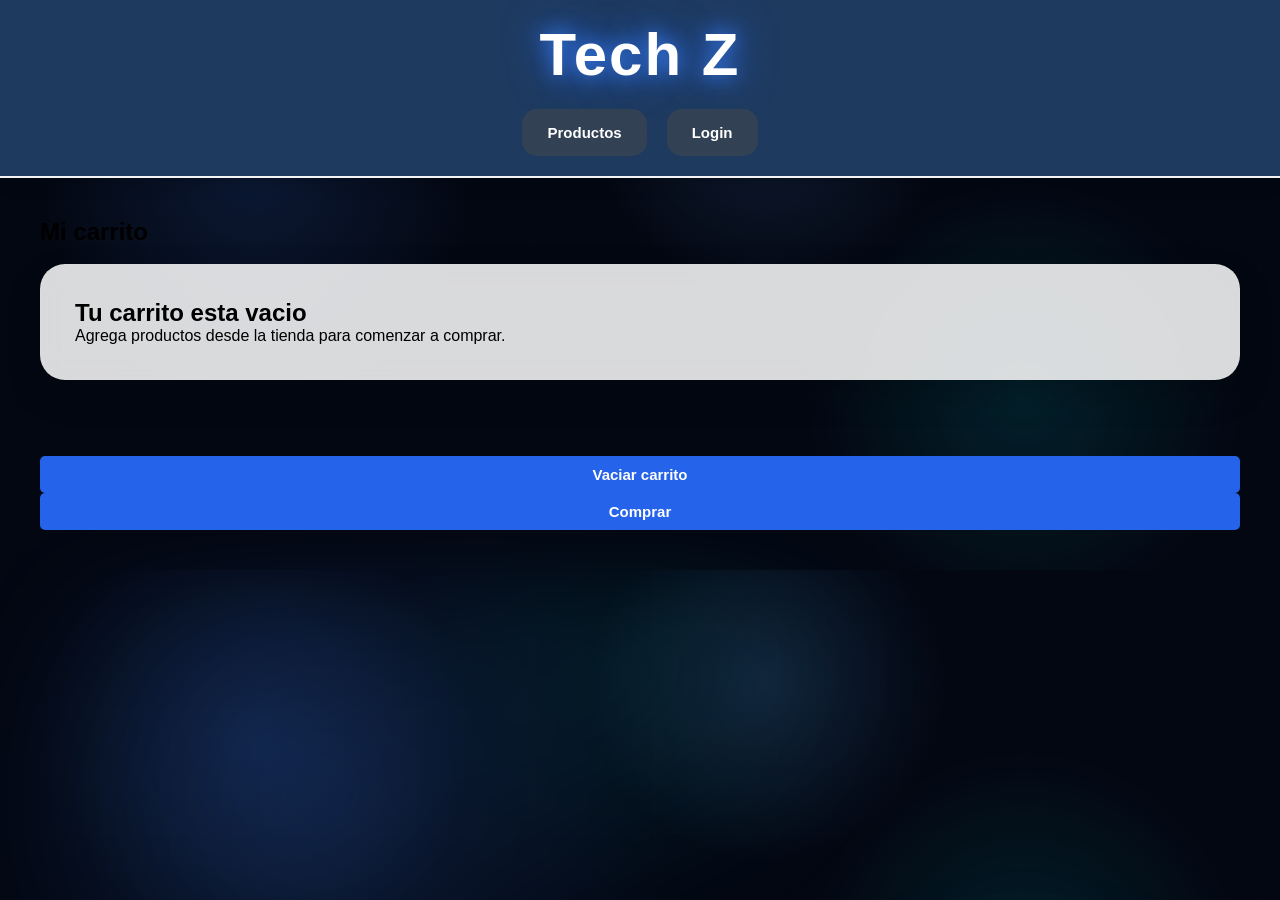
==== carrito.html @ 4dbc1d76 "Mejoras visuales y funcionalidad del carrito" ====
<!DOCTYPE html>
<html lang="es">

<head>
    <meta charset="UTF-8">
    <meta name="viewport" content="width=device-width, initial-scale=1.0">
    <title>Mi carrito - Tech Z</title>

    <link rel="stylesheet" href="css/style.css">
</head>

<body>

<header>

    <div class="logo">
        Tech Z
    </div>

    <div class="barra-superior">

        <button class="index-btn"
                onclick="window.location.href='index.html'">

            Productos

        </button>

        <button class="login-btn"
                onclick="window.location.href='login.html'">

            Login

        </button>

    </div>

</header>

<main>

    <h2>Mi carrito</h2>

    <br>

    <div id="carrito">

    </div>

    <br>

    <h2 id="total">

    </h2>

    <br>

    <button class="btn-carrito"
            onclick="vaciarCarrito()">

        Vaciar carrito

    </button>

    <button class="btn-carrito"
            onclick="comprar()">

        Comprar

    </button>

</main>

<script src="js/carrito.js"></script>

</body>

</html>
---- css/style.css ----
*{
    margin:0;
    padding:0;
    box-sizing:border-box;
}

body{

    font-family:'Segoe UI',sans-serif;

    background:
            radial-gradient(circle at 20% 30%, rgba(59,130,246,.15), transparent 20%),
            radial-gradient(circle at 80% 70%, rgba(0,255,255,.1), transparent 20%),
            radial-gradient(circle at 60% 20%, rgba(96,165,250,.15), transparent 20%),
            #030712;

    overflow-x:hidden;

    position:relative;

}

/* FONDO TECNOLOGICO */

body::before{

    content:"";

    position:fixed;

    width:300%;

    height:300%;

    top:-100%;

    left:-100%;

    background:

            repeating-linear-gradient(
                    90deg,
                    transparent,
                    transparent 120px,
                    rgba(255,255,255,.015) 121px
            ),

            repeating-linear-gradient(
                    0deg,
                    transparent,
                    transparent 120px,
                    rgba(255,255,255,.015) 121px
            );

    animation:malla 30s linear infinite;

    z-index:-2;

}

/* AURORA AZUL */

body::after{

    content:"";

    position:fixed;

    width:100%;

    height:100%;

    background:

            radial-gradient(circle at 25% 25%,
            rgba(59,130,246,.18),
            transparent 30%),

            radial-gradient(circle at 80% 70%,
            rgba(37,99,235,.15),
            transparent 25%),

            radial-gradient(circle at 50% 10%,
            rgba(0,255,255,.08),
            transparent 25%);

    filter:blur(40px);

    animation:aurora 15s ease infinite alternate;

    z-index:-1;

}

@keyframes malla{

    from{

        transform:translate(0,0);

    }

    to{

        transform:translate(120px,120px);

    }

}

@keyframes aurora{

    0%{

        transform:
                translateX(0)
                translateY(0);

    }

    100%{

        transform:
                translateX(50px)
                translateY(-30px);

    }

}
/* HEADER */

header{

    background:
            rgba(15,23,42,.55);

    backdrop-filter:blur(20px);

    border-bottom:1px solid rgba(255,255,255,.08);

    box-shadow:
            0 15px 40px rgba(0,0,0,.5);

}

.logo{

    font-size:52px;

    font-weight:800;

    color:white;

    text-align:center;

    letter-spacing:2px;

    margin-bottom:20px;

}

.barra-superior{

    display:flex;

    justify-content:center;

    align-items:center;

    gap:20px;

    flex-wrap:wrap;

}

/* BUSCADOR */

#busqueda{

    width:450px;

    padding:16px;

    border:none;

    border-radius:50px;

    background:white;

    font-size:16px;

    box-shadow:0 5px 20px rgba(0,0,0,.15);

    transition:.3s;

}

#busqueda:focus{

    outline:none;

    transform:scale(1.02);

}

/* FILTRO */

#filtro{

    padding:15px;

    border:none;

    border-radius:15px;

    background:white;

    cursor:pointer;

    box-shadow:0 5px 15px rgba(0,0,0,.15);

}

/* BOTONES */

button{

    border:none;

    background:#2563EB;

    color:white;

    padding:15px 25px;

    border-radius:15px;

    font-size:15px;

    font-weight:bold;

    cursor:pointer;

    transition:.3s;

}

button:hover{

    transform:translateY(-3px);

    box-shadow:0 10px 20px rgba(37,99,235,.4);

}

button:active{

    transform:scale(.95);

}

.login-btn{

    background:#334155;

}

.index-btn{

    background:#334155;

}

.carrito-btn{

    background:linear-gradient(135deg,#2563EB,#3B82F6);

}

/* CONTENIDO */

main{

    padding:40px;

}
#productos{
    display:grid;
    grid-template-columns:repeat(auto-fit,minmax(300px,1fr));
    gap:25px;
}

.card{
    background:white;
    border:1px solid #2563EB;
    border-radius:10px;
    overflow:hidden;
    box-shadow:0 2px 5px rgba(0,0,0,0.1);
}

.card img{
    width:100%;
    height:250px;
    object-fit:cover;
}

.info{
    padding:15px;
}

.info h3{
    margin-bottom:10px;
}

.precio{
    color:green;
    font-weight:bold;
    margin:10px 0;
}

.stock{
    margin-bottom:15px;
}

.btn-carrito{
    width:100%;
    padding:10px;
    border:none;
    border-radius:5px;
    background:#2563EB;
    color:white;
    cursor:pointer;
}

.btn-carrito:hover{
    opacity:0.9;

}

.form-container{
    width:400px;
    margin:50px auto;
    background:#F3F3F3;
    border:1px solid #2563EB;
    padding:30px;
    border-radius:10px;
    box-shadow:0 2px 10px rgba(0,0,0,.1);
}

.form-container h2{
    text-align:center;
    margin-bottom:20px;
}

.form-container input{
    width:100%;
    padding:12px;
    margin-bottom:15px;
}

.form-container button{
    width:100%;
    padding:12px;
    cursor:pointer;
}

.link-form{
    text-align:center;
    margin-top:15px;
}

.detalles-producto {
    margin: 10px 0;
}

.detalles-producto summary {
    cursor: pointer;
    font-weight: bold;
    color: #2563eb;
}

.detalles-producto p {
    margin-top: 8px;
    color: #555;
    line-height: 1.5;
}

#carrito .card{
    display:flex;
    align-items:center;
    gap:20px;
    padding:20px;
    margin-bottom:20px;
}

#carrito .card img{
    width:180px;
    height:180px;
    object-fit:contain;
    border-radius:10px;
}

#carrito .info{
    flex:1;
}

.btn-cantidad{
    padding:8px 12px;
    margin-right:5px;
    background:#2563EB;
    color:white;
    border:none;
    border-radius:5px;
    cursor:pointer;
}

.btn-cantidad:hover{
    opacity:.9;
}

.btn-eliminar{
    padding:8px 12px;
    background:red;
    color:white;
    border:none;
    border-radius:5px;
    cursor:pointer;
}

.btn-eliminar:hover{
    opacity:.9;
}

#total{
    margin-top:20px;
    color:green;
    font-size:30px;
}
.card{
    background:white;
    border:1px solid #2563EB;
    border-radius:10px;
    overflow:hidden;
    box-shadow:0 2px 5px rgba(0,0,0,.1);

    transition:all .3s ease;
}

.card:hover{
    transform:translateY(-10px);
    box-shadow:0 10px 25px rgba(0,0,0,.2);
}
.btn-carrito,
.login-btn,
.index-btn,
.carrito-btn,
.btn-cantidad,
.btn-eliminar{

    transition:all .2s ease;

}

.btn-carrito:hover,
.login-btn:hover,
.index-btn:hover,
.carrito-btn:hover,
.btn-cantidad:hover,
.btn-eliminar:hover{

    transform:scale(1.05);

}

.btn-carrito:active,
.login-btn:active,
.index-btn:active,
.carrito-btn:active,
.btn-cantidad:active,
.btn-eliminar:active{

    transform:scale(.95);

}
.btn-carrito,
.login-btn,
.index-btn,
.carrito-btn,
.btn-cantidad,
.btn-eliminar{

    transition:all .2s ease;

}

.btn-carrito:hover,
.login-btn:hover,
.index-btn:hover,
.carrito-btn:hover,
.btn-cantidad:hover,
.btn-eliminar:hover{

    transform:scale(1.05);

}

.btn-carrito:active,
.login-btn:active,
.index-btn:active,
.carrito-btn:active,
.btn-cantidad:active,
.btn-eliminar:active{

    transform:scale(.95);

}

.card img{

    transition:all .4s ease;

}

.card:hover img{

    transform:scale(1.05);

}

@keyframes aparecer{

    from{

        opacity:0;
        transform:translateY(20px);

    }

    to{

        opacity:1;
        transform:translateY(0);

    }

}

.card{

    animation:aparecer .5s ease;

}
header{

    background:#1E3A5F;
    padding:20px;
    border-bottom:2px solid #F3F3F3;

    position:sticky;
    top:0;
    z-index:100;

    box-shadow:0 5px 15px rgba(0,0,0,.2);

}
input{

    transition:.3s;

}

input:focus{

    outline:none;
    border:2px solid #2563EB;

    box-shadow:0 0 10px rgba(37,99,235,.3);

}
#carrito .card:hover{

    transform:scale(1.02);

}
button.click{

    transform:scale(.92);

}
.card{

    background:rgba(255,255,255,.85);

    backdrop-filter:blur(15px);

    border:none;

    border-radius:25px;

    box-shadow:0 15px 35px rgba(0,0,0,.15);

    transition:.3s;

}

.card:hover{

    transform:translateY(-10px);

    box-shadow:0 20px 45px rgba(0,0,0,.2);

}
@keyframes moverGrid{

    from{

        background-position:0 0;

    }

    to{

        background-position:40px 40px;

    }

}
.logo{

    color:white;

    font-size:60px;

    text-shadow:

            0 0 20px #3B82F6,

            0 0 40px #2563EB;

}
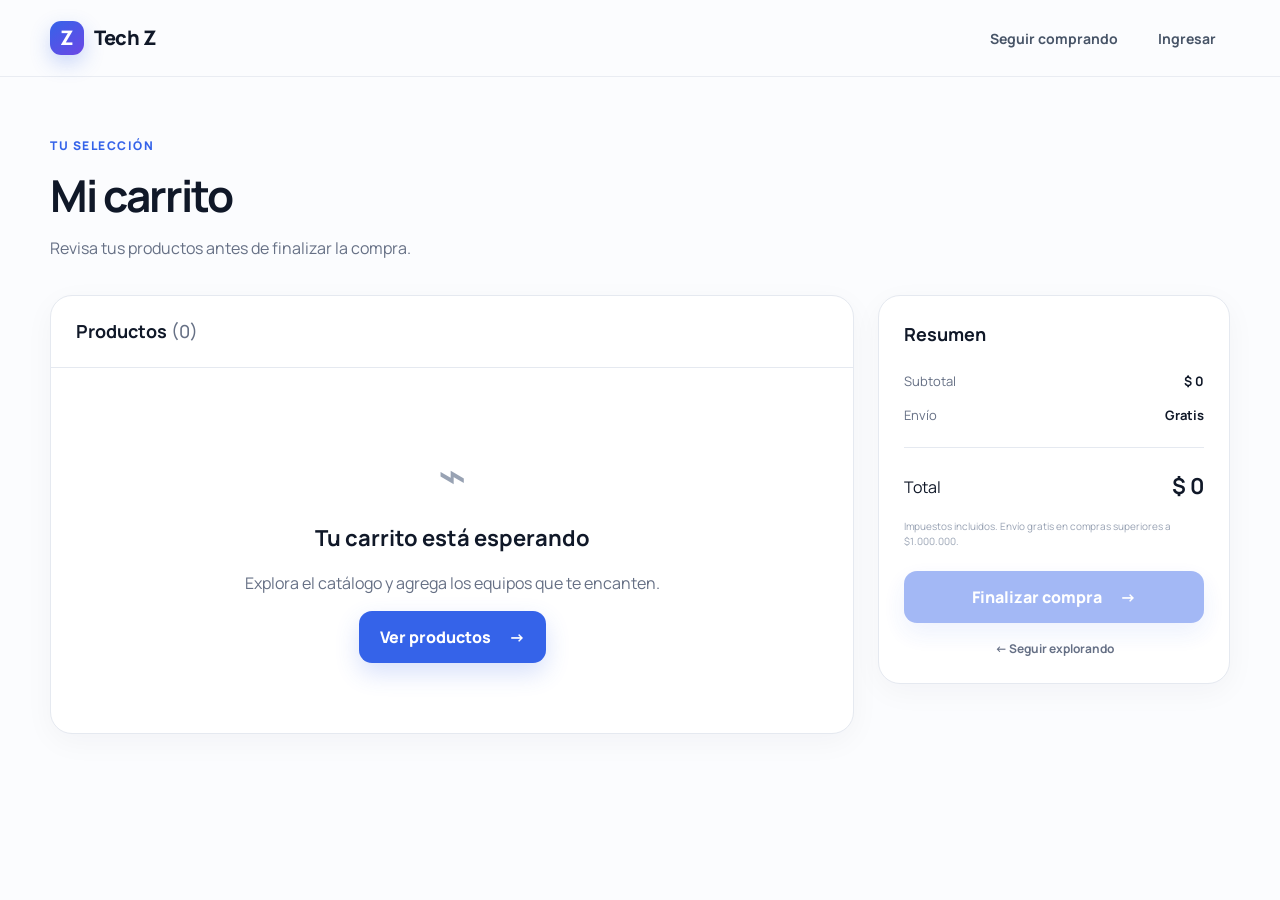
==== commit 069f79f2: "Mejoras visuales y dinamicas" ====
--- a/carrito.html
+++ b/carrito.html
@@ -1,78 +1,19 @@
-<!DOCTYPE html>
+<!doctype html>
 <html lang="es">
-
 <head>
-    <meta charset="UTF-8">
-    <meta name="viewport" content="width=device-width, initial-scale=1.0">
-    <title>Mi carrito - Tech Z</title>
-
-    <link rel="stylesheet" href="css/style.css">
+  <meta charset="UTF-8"><meta name="viewport" content="width=device-width, initial-scale=1">
+  <title>Mi carrito — Tech Z</title><link rel="preconnect" href="https://fonts.googleapis.com"><link rel="preconnect" href="https://fonts.gstatic.com" crossorigin><link href="https://fonts.googleapis.com/css2?family=Manrope:wght@400;500;600;700;800&display=swap" rel="stylesheet"><link rel="stylesheet" href="css/style.css">
 </head>
-
 <body>
-
-<header>
-
-    <div class="logo">
-        Tech Z
+  <header class="site-header"><nav class="nav container"><a class="brand" href="index.html"><span class="brand-mark">Z</span><span>Tech Z</span></a><div class="nav-actions"><a class="nav-link" href="index.html">Seguir comprando</a><a class="nav-link" id="auth-link" href="login.html">Ingresar</a></div></nav></header>
+  <main class="cart-page container">
+    <div class="page-title"><span class="overline">TU SELECCIÓN</span><h1>Mi carrito</h1><p>Revisa tus productos antes de finalizar la compra.</p></div>
+    <div class="cart-layout">
+      <section class="cart-panel" aria-labelledby="cart-heading"><div class="panel-header"><h2 id="cart-heading">Productos <span id="cart-items-label"></span></h2><button class="text-button danger" id="clear-cart" type="button">Vaciar carrito</button></div><div id="carrito"></div></section>
+      <aside class="summary-card"><h2>Resumen</h2><div class="summary-line"><span>Subtotal</span><strong id="subtotal">$0</strong></div><div class="summary-line"><span>Envío</span><strong id="shipping">Gratis</strong></div><div class="summary-divider"></div><div class="summary-line total-line"><span>Total</span><strong id="total">$0</strong></div><p class="summary-note">Impuestos incluidos. Envío gratis en compras superiores a $1.000.000.</p><button class="primary-button full" id="checkout" type="button">Finalizar compra <span>→</span></button><a class="continue-link" href="index.html">← Seguir explorando</a></aside>
     </div>
-
-    <div class="barra-superior">
-
-        <button class="index-btn"
-                onclick="window.location.href='index.html'">
-
-            Productos
-
-        </button>
-
-        <button class="login-btn"
-                onclick="window.location.href='login.html'">
-
-            Login
-
-        </button>
-
-    </div>
-
-</header>
-
-<main>
-
-    <h2>Mi carrito</h2>
-
-    <br>
-
-    <div id="carrito">
-
-    </div>
-
-    <br>
-
-    <h2 id="total">
-
-    </h2>
-
-    <br>
-
-    <button class="btn-carrito"
-            onclick="vaciarCarrito()">
-
-        Vaciar carrito
-
-    </button>
-
-    <button class="btn-carrito"
-            onclick="comprar()">
-
-        Comprar
-
-    </button>
-
-</main>
-
-<script src="js/carrito.js"></script>
-
+  </main>
+  <div id="toast" class="toast" role="status" aria-live="polite"></div>
+  <script src="js/store.js"></script><script src="js/carrito.js"></script>
 </body>
-
-</html>+</html>
--- a/css/style.css
+++ b/css/style.css
@@ -1,640 +1,2 @@
-*{
-    margin:0;
-    padding:0;
-    box-sizing:border-box;
-}
-
-body{
-
-    font-family:'Segoe UI',sans-serif;
-
-    background:
-            radial-gradient(circle at 20% 30%, rgba(59,130,246,.15), transparent 20%),
-            radial-gradient(circle at 80% 70%, rgba(0,255,255,.1), transparent 20%),
-            radial-gradient(circle at 60% 20%, rgba(96,165,250,.15), transparent 20%),
-            #030712;
-
-    overflow-x:hidden;
-
-    position:relative;
-
-}
-
-/* FONDO TECNOLOGICO */
-
-body::before{
-
-    content:"";
-
-    position:fixed;
-
-    width:300%;
-
-    height:300%;
-
-    top:-100%;
-
-    left:-100%;
-
-    background:
-
-            repeating-linear-gradient(
-                    90deg,
-                    transparent,
-                    transparent 120px,
-                    rgba(255,255,255,.015) 121px
-            ),
-
-            repeating-linear-gradient(
-                    0deg,
-                    transparent,
-                    transparent 120px,
-                    rgba(255,255,255,.015) 121px
-            );
-
-    animation:malla 30s linear infinite;
-
-    z-index:-2;
-
-}
-
-/* AURORA AZUL */
-
-body::after{
-
-    content:"";
-
-    position:fixed;
-
-    width:100%;
-
-    height:100%;
-
-    background:
-
-            radial-gradient(circle at 25% 25%,
-            rgba(59,130,246,.18),
-            transparent 30%),
-
-            radial-gradient(circle at 80% 70%,
-            rgba(37,99,235,.15),
-            transparent 25%),
-
-            radial-gradient(circle at 50% 10%,
-            rgba(0,255,255,.08),
-            transparent 25%);
-
-    filter:blur(40px);
-
-    animation:aurora 15s ease infinite alternate;
-
-    z-index:-1;
-
-}
-
-@keyframes malla{
-
-    from{
-
-        transform:translate(0,0);
-
-    }
-
-    to{
-
-        transform:translate(120px,120px);
-
-    }
-
-}
-
-@keyframes aurora{
-
-    0%{
-
-        transform:
-                translateX(0)
-                translateY(0);
-
-    }
-
-    100%{
-
-        transform:
-                translateX(50px)
-                translateY(-30px);
-
-    }
-
-}
-/* HEADER */
-
-header{
-
-    background:
-            rgba(15,23,42,.55);
-
-    backdrop-filter:blur(20px);
-
-    border-bottom:1px solid rgba(255,255,255,.08);
-
-    box-shadow:
-            0 15px 40px rgba(0,0,0,.5);
-
-}
-
-.logo{
-
-    font-size:52px;
-
-    font-weight:800;
-
-    color:white;
-
-    text-align:center;
-
-    letter-spacing:2px;
-
-    margin-bottom:20px;
-
-}
-
-.barra-superior{
-
-    display:flex;
-
-    justify-content:center;
-
-    align-items:center;
-
-    gap:20px;
-
-    flex-wrap:wrap;
-
-}
-
-/* BUSCADOR */
-
-#busqueda{
-
-    width:450px;
-
-    padding:16px;
-
-    border:none;
-
-    border-radius:50px;
-
-    background:white;
-
-    font-size:16px;
-
-    box-shadow:0 5px 20px rgba(0,0,0,.15);
-
-    transition:.3s;
-
-}
-
-#busqueda:focus{
-
-    outline:none;
-
-    transform:scale(1.02);
-
-}
-
-/* FILTRO */
-
-#filtro{
-
-    padding:15px;
-
-    border:none;
-
-    border-radius:15px;
-
-    background:white;
-
-    cursor:pointer;
-
-    box-shadow:0 5px 15px rgba(0,0,0,.15);
-
-}
-
-/* BOTONES */
-
-button{
-
-    border:none;
-
-    background:#2563EB;
-
-    color:white;
-
-    padding:15px 25px;
-
-    border-radius:15px;
-
-    font-size:15px;
-
-    font-weight:bold;
-
-    cursor:pointer;
-
-    transition:.3s;
-
-}
-
-button:hover{
-
-    transform:translateY(-3px);
-
-    box-shadow:0 10px 20px rgba(37,99,235,.4);
-
-}
-
-button:active{
-
-    transform:scale(.95);
-
-}
-
-.login-btn{
-
-    background:#334155;
-
-}
-
-.index-btn{
-
-    background:#334155;
-
-}
-
-.carrito-btn{
-
-    background:linear-gradient(135deg,#2563EB,#3B82F6);
-
-}
-
-/* CONTENIDO */
-
-main{
-
-    padding:40px;
-
-}
-#productos{
-    display:grid;
-    grid-template-columns:repeat(auto-fit,minmax(300px,1fr));
-    gap:25px;
-}
-
-.card{
-    background:white;
-    border:1px solid #2563EB;
-    border-radius:10px;
-    overflow:hidden;
-    box-shadow:0 2px 5px rgba(0,0,0,0.1);
-}
-
-.card img{
-    width:100%;
-    height:250px;
-    object-fit:cover;
-}
-
-.info{
-    padding:15px;
-}
-
-.info h3{
-    margin-bottom:10px;
-}
-
-.precio{
-    color:green;
-    font-weight:bold;
-    margin:10px 0;
-}
-
-.stock{
-    margin-bottom:15px;
-}
-
-.btn-carrito{
-    width:100%;
-    padding:10px;
-    border:none;
-    border-radius:5px;
-    background:#2563EB;
-    color:white;
-    cursor:pointer;
-}
-
-.btn-carrito:hover{
-    opacity:0.9;
-
-}
-
-.form-container{
-    width:400px;
-    margin:50px auto;
-    background:#F3F3F3;
-    border:1px solid #2563EB;
-    padding:30px;
-    border-radius:10px;
-    box-shadow:0 2px 10px rgba(0,0,0,.1);
-}
-
-.form-container h2{
-    text-align:center;
-    margin-bottom:20px;
-}
-
-.form-container input{
-    width:100%;
-    padding:12px;
-    margin-bottom:15px;
-}
-
-.form-container button{
-    width:100%;
-    padding:12px;
-    cursor:pointer;
-}
-
-.link-form{
-    text-align:center;
-    margin-top:15px;
-}
-
-.detalles-producto {
-    margin: 10px 0;
-}
-
-.detalles-producto summary {
-    cursor: pointer;
-    font-weight: bold;
-    color: #2563eb;
-}
-
-.detalles-producto p {
-    margin-top: 8px;
-    color: #555;
-    line-height: 1.5;
-}
-
-#carrito .card{
-    display:flex;
-    align-items:center;
-    gap:20px;
-    padding:20px;
-    margin-bottom:20px;
-}
-
-#carrito .card img{
-    width:180px;
-    height:180px;
-    object-fit:contain;
-    border-radius:10px;
-}
-
-#carrito .info{
-    flex:1;
-}
-
-.btn-cantidad{
-    padding:8px 12px;
-    margin-right:5px;
-    background:#2563EB;
-    color:white;
-    border:none;
-    border-radius:5px;
-    cursor:pointer;
-}
-
-.btn-cantidad:hover{
-    opacity:.9;
-}
-
-.btn-eliminar{
-    padding:8px 12px;
-    background:red;
-    color:white;
-    border:none;
-    border-radius:5px;
-    cursor:pointer;
-}
-
-.btn-eliminar:hover{
-    opacity:.9;
-}
-
-#total{
-    margin-top:20px;
-    color:green;
-    font-size:30px;
-}
-.card{
-    background:white;
-    border:1px solid #2563EB;
-    border-radius:10px;
-    overflow:hidden;
-    box-shadow:0 2px 5px rgba(0,0,0,.1);
-
-    transition:all .3s ease;
-}
-
-.card:hover{
-    transform:translateY(-10px);
-    box-shadow:0 10px 25px rgba(0,0,0,.2);
-}
-.btn-carrito,
-.login-btn,
-.index-btn,
-.carrito-btn,
-.btn-cantidad,
-.btn-eliminar{
-
-    transition:all .2s ease;
-
-}
-
-.btn-carrito:hover,
-.login-btn:hover,
-.index-btn:hover,
-.carrito-btn:hover,
-.btn-cantidad:hover,
-.btn-eliminar:hover{
-
-    transform:scale(1.05);
-
-}
-
-.btn-carrito:active,
-.login-btn:active,
-.index-btn:active,
-.carrito-btn:active,
-.btn-cantidad:active,
-.btn-eliminar:active{
-
-    transform:scale(.95);
-
-}
-.btn-carrito,
-.login-btn,
-.index-btn,
-.carrito-btn,
-.btn-cantidad,
-.btn-eliminar{
-
-    transition:all .2s ease;
-
-}
-
-.btn-carrito:hover,
-.login-btn:hover,
-.index-btn:hover,
-.carrito-btn:hover,
-.btn-cantidad:hover,
-.btn-eliminar:hover{
-
-    transform:scale(1.05);
-
-}
-
-.btn-carrito:active,
-.login-btn:active,
-.index-btn:active,
-.carrito-btn:active,
-.btn-cantidad:active,
-.btn-eliminar:active{
-
-    transform:scale(.95);
-
-}
-
-.card img{
-
-    transition:all .4s ease;
-
-}
-
-.card:hover img{
-
-    transform:scale(1.05);
-
-}
-
-@keyframes aparecer{
-
-    from{
-
-        opacity:0;
-        transform:translateY(20px);
-
-    }
-
-    to{
-
-        opacity:1;
-        transform:translateY(0);
-
-    }
-
-}
-
-.card{
-
-    animation:aparecer .5s ease;
-
-}
-header{
-
-    background:#1E3A5F;
-    padding:20px;
-    border-bottom:2px solid #F3F3F3;
-
-    position:sticky;
-    top:0;
-    z-index:100;
-
-    box-shadow:0 5px 15px rgba(0,0,0,.2);
-
-}
-input{
-
-    transition:.3s;
-
-}
-
-input:focus{
-
-    outline:none;
-    border:2px solid #2563EB;
-
-    box-shadow:0 0 10px rgba(37,99,235,.3);
-
-}
-#carrito .card:hover{
-
-    transform:scale(1.02);
-
-}
-button.click{
-
-    transform:scale(.92);
-
-}
-.card{
-
-    background:rgba(255,255,255,.85);
-
-    backdrop-filter:blur(15px);
-
-    border:none;
-
-    border-radius:25px;
-
-    box-shadow:0 15px 35px rgba(0,0,0,.15);
-
-    transition:.3s;
-
-}
-
-.card:hover{
-
-    transform:translateY(-10px);
-
-    box-shadow:0 20px 45px rgba(0,0,0,.2);
-
-}
-@keyframes moverGrid{
-
-    from{
-
-        background-position:0 0;
-
-    }
-
-    to{
-
-        background-position:40px 40px;
-
-    }
-
-}
-.logo{
-
-    color:white;
-
-    font-size:60px;
-
-    text-shadow:
-
-            0 0 20px #3B82F6,
-
-            0 0 40px #2563EB;
-
-}+:root{--ink:#101828;--muted:#667085;--line:#e5e9f0;--soft:#f4f7fb;--white:#fff;--blue:#3563e9;--blue-dark:#2347bb;--cyan:#4de0d2;--danger:#d92d20;--shadow:0 18px 50px rgba(16,24,40,.09);--radius:22px}*{box-sizing:border-box}html{scroll-behavior:smooth}body{margin:0;color:var(--ink);background:#fbfcfe;font-family:Manrope,system-ui,sans-serif;line-height:1.5}button,input{font:inherit}button,a{transition:.2s ease}a{color:inherit;text-decoration:none}.container{width:min(1180px,calc(100% - 40px));margin:auto}.site-header{position:sticky;top:0;z-index:20;background:rgba(251,252,254,.88);border-bottom:1px solid rgba(229,233,240,.8);backdrop-filter:blur(18px)}.nav{min-height:76px;display:flex;align-items:center;justify-content:space-between}.brand{display:inline-flex;align-items:center;gap:10px;font-size:20px;font-weight:800;letter-spacing:-.5px}.brand-mark{display:grid;place-items:center;width:34px;height:34px;border-radius:11px;color:#fff;background:linear-gradient(145deg,var(--blue),#6c47e5);box-shadow:0 8px 20px rgba(53,99,233,.25)}.nav-actions{display:flex;align-items:center;gap:12px}.nav-link{padding:10px 14px;color:#475467;font-size:14px;font-weight:700}.nav-link:hover{color:var(--blue)}.cart-link{display:flex;align-items:center;gap:8px;padding:10px 14px;border:1px solid var(--line);border-radius:12px;background:#fff;font-weight:700;font-size:14px}.cart-link svg,.search-box svg,.add-button svg{width:20px;height:20px;fill:none;stroke:currentColor;stroke-width:1.8;stroke-linecap:round}.cart-count{display:grid;place-items:center;min-width:21px;height:21px;padding:0 5px;color:#fff;background:var(--blue);border-radius:99px;font-size:11px}.hero{min-height:560px;display:grid;grid-template-columns:1.05fr .95fr;align-items:center;gap:70px;padding-top:60px;padding-bottom:70px}.eyebrow,.overline{font-size:12px;font-weight:800;letter-spacing:1.5px;color:var(--blue)}.eyebrow{display:inline-flex;align-items:center;gap:8px;padding:8px 12px;border:1px solid #dce5ff;background:#f2f6ff;border-radius:99px}.pulse{width:7px;height:7px;background:var(--cyan);border-radius:50%;box-shadow:0 0 0 5px rgba(77,224,210,.16)}.hero h1{max-width:660px;margin:20px 0 18px;font-size:clamp(48px,6vw,76px);line-height:1.02;letter-spacing:-4px}.hero h1 span{color:var(--blue)}.hero-copy>p{max-width:590px;margin:0 0 30px;color:var(--muted);font-size:18px}.primary-button{display:inline-flex;justify-content:center;align-items:center;gap:18px;padding:14px 21px;color:#fff;background:var(--blue);border:0;border-radius:13px;font-weight:800;cursor:pointer;box-shadow:0 10px 25px rgba(53,99,233,.2)}.primary-button:hover{background:var(--blue-dark);transform:translateY(-2px)}.primary-button:disabled{opacity:.45;cursor:not-allowed;transform:none}.full{width:100%}.trust-row{display:flex;gap:20px;flex-wrap:wrap;margin-top:30px;color:#667085;font-size:12px;font-weight:600}.trust-row span::first-letter{color:var(--blue)}.hero-visual{position:relative;height:400px}.orb{position:absolute;inset:25px;background:radial-gradient(circle at 35% 30%,#809fff 0,#3563e9 35%,#182c73 100%);border-radius:42% 58% 60% 40%/45% 40% 60% 55%;filter:drop-shadow(0 35px 45px rgba(53,99,233,.23));transform:rotate(-6deg)}.device-card{position:absolute;inset:66px 55px;display:flex;flex-direction:column;justify-content:center;padding:42px;color:#fff;background:linear-gradient(145deg,rgba(255,255,255,.2),rgba(255,255,255,.05));border:1px solid rgba(255,255,255,.3);border-radius:32px;backdrop-filter:blur(12px);transform:rotate(5deg);box-shadow:var(--shadow)}.device-label{font-size:10px;letter-spacing:2px}.device-card strong{margin:12px 0;font-size:36px;line-height:1.08}.device-stat{font-size:12px;color:#dce6ff}.floating-chip{position:absolute;padding:12px 16px;border:1px solid rgba(255,255,255,.9);border-radius:14px;background:rgba(255,255,255,.9);box-shadow:var(--shadow);font-size:12px;font-weight:800;backdrop-filter:blur(10px)}.chip-one{left:0;top:40px}.chip-two{right:0;bottom:45px}.chip-two span{color:#ffb400}.catalog-section{padding:78px 0 100px;background:var(--soft);border-top:1px solid var(--line)}.section-heading{display:flex;align-items:end;justify-content:space-between;margin-bottom:25px}.section-heading h2,.page-title h1{margin:6px 0 0;font-size:clamp(30px,4vw,44px);letter-spacing:-2px}.section-heading p{color:var(--muted);font-size:13px}.toolbar{display:flex;justify-content:space-between;gap:18px;margin-bottom:30px}.search-box{width:min(420px,100%);height:48px;display:flex;align-items:center;gap:10px;padding:0 16px;border:1px solid var(--line);border-radius:13px;background:#fff;color:#98a2b3}.search-box input{width:100%;border:0;outline:0;color:var(--ink);background:transparent}.filter-group{display:flex;gap:7px;padding:4px;border:1px solid var(--line);border-radius:13px;background:#fff}.filter-chip{padding:8px 15px;border:0;border-radius:9px;background:transparent;color:var(--muted);font-size:13px;font-weight:700;cursor:pointer}.filter-chip.active{color:#fff;background:var(--ink)}.product-grid{display:grid;grid-template-columns:repeat(3,1fr);gap:22px}.product-card{overflow:hidden;background:#fff;border:1px solid var(--line);border-radius:var(--radius);transition:.25s;box-shadow:0 3px 10px rgba(16,24,40,.02)}.product-card:hover{transform:translateY(-5px);box-shadow:var(--shadow)}.product-media{position:relative;height:245px;display:grid;place-items:center;overflow:hidden;background:linear-gradient(145deg,#f9fafc,#edf1f6)}.product-media img{width:88%;height:88%;object-fit:contain;mix-blend-mode:multiply;transition:.35s}.product-card:hover img{transform:scale(1.05)}.product-badge{position:absolute;top:14px;left:14px;z-index:2;padding:5px 9px;color:var(--blue-dark);background:#e7edff;border-radius:7px;font-size:10px;font-weight:800}.product-info{padding:21px}.category{color:var(--blue);font-size:9px;font-weight:800;letter-spacing:1.3px}.product-info h3{margin:5px 0 7px;font-size:19px;letter-spacing:-.5px}.description{height:42px;margin:0;color:var(--muted);font-size:12px;overflow:hidden}.product-meta{display:flex;align-items:end;justify-content:space-between;margin-top:20px;padding-top:17px;border-top:1px solid #eef0f4}.price{display:block;font-size:18px;font-weight:800}.product-meta small{color:#98a2b3;font-size:10px}.add-button{width:42px;height:42px;display:grid;place-items:center;color:#fff;background:var(--blue);border:0;border-radius:12px;cursor:pointer}.add-button:hover{transform:rotate(5deg) scale(1.06)}.add-button.added{background:#12b76a}.empty-state,.empty-cart{grid-column:1/-1;text-align:center;padding:70px 20px;color:var(--muted)}.empty-state span,.empty-icon{font-size:48px;color:#98a2b3}.empty-state h3,.empty-cart h3{margin:12px 0 5px;color:var(--ink);font-size:22px}footer{padding:36px 0;background:#0d1424;color:#fff}.footer-inner{display:flex;align-items:center;justify-content:space-between;gap:20px}.footer-inner p,.footer-inner>span{color:#98a2b3;font-size:12px}.cart-page{padding-top:55px;padding-bottom:100px}.page-title p{margin:8px 0 35px;color:var(--muted)}.cart-layout{display:grid;grid-template-columns:minmax(0,1.6fr) minmax(300px,.7fr);gap:24px;align-items:start}.cart-panel,.summary-card{background:#fff;border:1px solid var(--line);border-radius:var(--radius);box-shadow:0 8px 30px rgba(16,24,40,.04)}.panel-header{display:flex;align-items:center;justify-content:space-between;padding:22px 25px;border-bottom:1px solid var(--line)}.panel-header h2,.summary-card h2{margin:0;font-size:18px}.panel-header h2 span{color:var(--muted);font-weight:500}.text-button,.remove-button{border:0;background:transparent;cursor:pointer}.danger,.remove-button{color:var(--danger);font-size:12px;font-weight:700}.cart-item{display:grid;grid-template-columns:100px 1fr auto 120px;gap:18px;align-items:center;padding:22px 25px;border-bottom:1px solid var(--line)}.cart-item:last-child{border-bottom:0}.cart-item>img{width:100px;height:90px;object-fit:contain;background:var(--soft);border-radius:13px}.cart-item h3{margin:4px 0;font-size:16px}.item-price{color:var(--muted);font-size:12px}.remove-button{display:block;padding:6px 0;margin-top:5px}.quantity-control{display:flex;align-items:center;border:1px solid var(--line);border-radius:10px;overflow:hidden}.quantity-control button{width:34px;height:34px;border:0;background:#fff;cursor:pointer;font-size:18px}.quantity-control button:disabled{opacity:.3}.quantity-control output{min-width:30px;text-align:center;font-size:13px;font-weight:700}.line-total{text-align:right;font-size:15px}.summary-card{position:sticky;top:100px;padding:25px}.summary-card h2{margin-bottom:24px}.summary-line{display:flex;justify-content:space-between;margin:14px 0;color:var(--muted);font-size:13px}.summary-line strong{color:var(--ink)}.summary-divider{height:1px;margin:22px 0;background:var(--line)}.total-line{align-items:center;color:var(--ink);font-size:16px}.total-line strong{font-size:22px}.summary-note{margin:16px 0 22px;color:#98a2b3;font-size:10px}.continue-link{display:block;margin-top:17px;text-align:center;color:var(--muted);font-size:12px;font-weight:700}.auth-page{min-height:100vh;background:radial-gradient(circle at 20% 20%,#e9eeff,transparent 33%),#f7f9fc}.auth-main{min-height:calc(100vh - 77px);display:grid;place-items:center;padding:40px 20px}.auth-card{width:min(440px,100%);padding:38px;background:#fff;border:1px solid var(--line);border-radius:26px;box-shadow:var(--shadow)}.auth-card h1{margin:15px 0 8px;font-size:34px;letter-spacing:-1.5px}.auth-intro{margin:0 0 27px;color:var(--muted);font-size:13px}.auth-card label{display:block;margin-bottom:15px;font-size:12px;font-weight:700}.auth-card input{width:100%;height:48px;margin-top:7px;padding:0 13px;border:1px solid var(--line);border-radius:11px;outline:0}.auth-card input:focus{border-color:var(--blue);box-shadow:0 0 0 3px rgba(53,99,233,.1)}.auth-card input.invalid{border-color:var(--danger)}.field-error{display:block;min-height:16px;margin-top:3px;color:var(--danger);font-size:10px}.form-error{min-height:20px;margin:0 0 8px;color:var(--danger);font-size:12px}.auth-switch{text-align:center;margin:22px 0 0;color:var(--muted);font-size:12px}.auth-switch a{color:var(--blue);font-weight:800}.toast{position:fixed;z-index:100;right:24px;bottom:24px;max-width:360px;padding:13px 18px;color:#fff;background:#101828;border-radius:12px;box-shadow:var(--shadow);opacity:0;transform:translateY(20px);pointer-events:none;font-size:13px;font-weight:700;transition:.25s}.toast.show{opacity:1;transform:none}.toast.error{background:#b42318}@media(max-width:900px){.hero{grid-template-columns:1fr;min-height:auto}.hero-copy{text-align:center}.hero-copy>p{margin-left:auto;margin-right:auto}.trust-row{justify-content:center}.hero-visual{display:none}.product-grid{grid-template-columns:repeat(2,1fr)}.cart-layout{grid-template-columns:1fr}.summary-card{position:static}.cart-item{grid-template-columns:85px 1fr auto}.line-total{display:none}}@media(max-width:620px){.container{width:min(100% - 24px,1180px)}.nav{min-height:65px}.nav-link{display:none}.cart-link>span:not(.cart-count){display:none}.hero{padding:55px 0}.hero h1{font-size:47px;letter-spacing:-2.8px}.hero-copy>p{font-size:15px}.trust-row{gap:10px}.catalog-section{padding:55px 0}.section-heading{align-items:start}.toolbar{flex-direction:column}.search-box{width:100%}.filter-group{overflow:auto}.product-grid{grid-template-columns:1fr}.product-media{height:260px}.footer-inner{flex-direction:column;text-align:center}.cart-page{padding-top:35px}.cart-panel{border-radius:16px}.cart-item{grid-template-columns:72px 1fr;gap:12px;padding:17px}.cart-item>img{width:72px;height:72px}.quantity-control{grid-column:2;width:max-content}.auth-card{padding:28px 22px}.toast{left:12px;right:12px;bottom:12px;text-align:center}}
+@media(prefers-reduced-motion:reduce){*{scroll-behavior:auto!important;transition:none!important}}
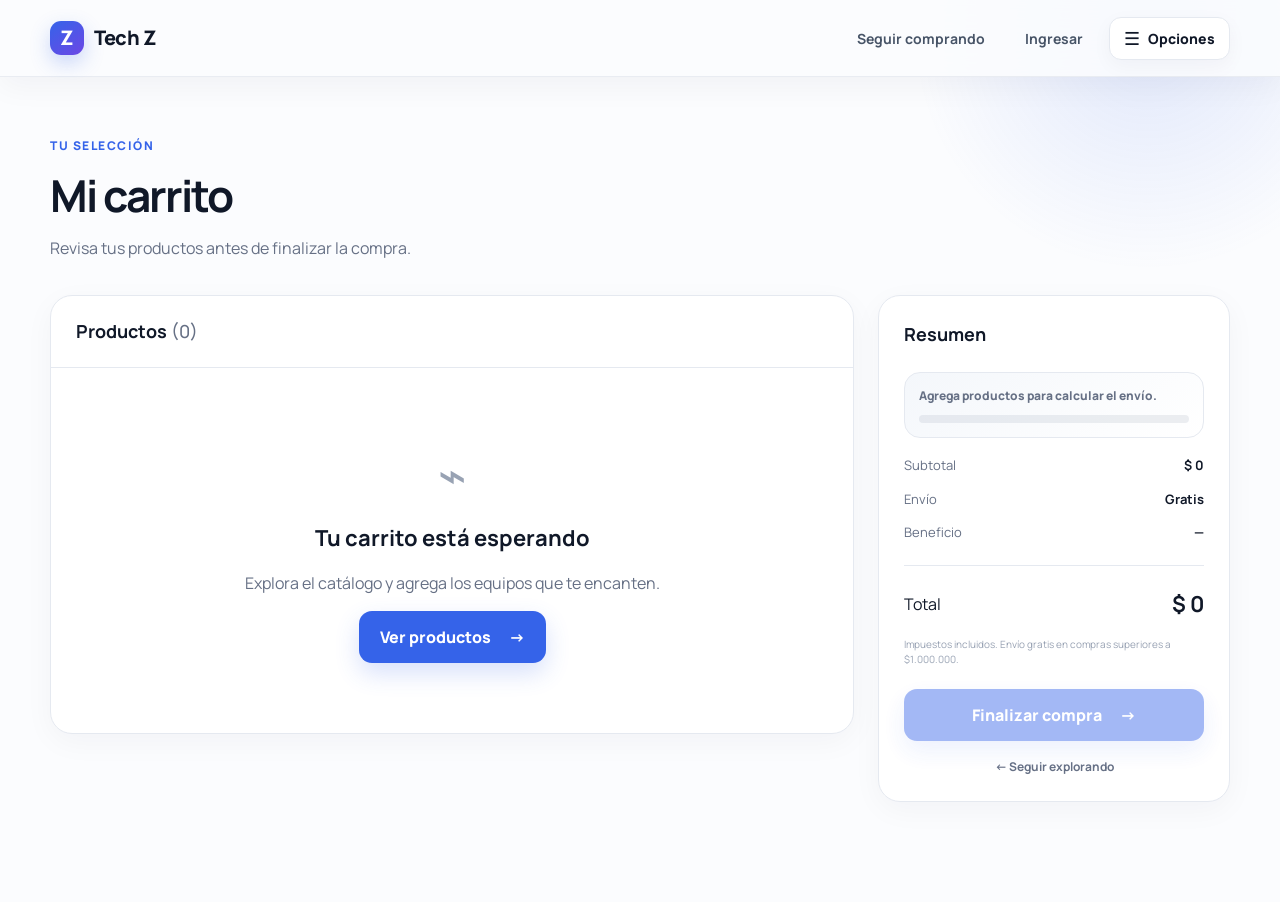
==== commit 2b8045b1: "Mejora interfaz y carrito de tienda Tech Z" ====
--- a/carrito.html
+++ b/carrito.html
@@ -1,8 +1,13 @@
 <!doctype html>
 <html lang="es">
 <head>
-  <meta charset="UTF-8"><meta name="viewport" content="width=device-width, initial-scale=1">
-  <title>Mi carrito — Tech Z</title><link rel="preconnect" href="https://fonts.googleapis.com"><link rel="preconnect" href="https://fonts.gstatic.com" crossorigin><link href="https://fonts.googleapis.com/css2?family=Manrope:wght@400;500;600;700;800&display=swap" rel="stylesheet"><link rel="stylesheet" href="css/style.css">
+  <meta charset="UTF-8">
+  <meta name="viewport" content="width=device-width, initial-scale=1">
+  <title>Mi carrito — Tech Z</title>
+  <link rel="preconnect" href="https://fonts.googleapis.com">
+  <link rel="preconnect" href="https://fonts.gstatic.com" crossorigin>
+  <link href="https://fonts.googleapis.com/css2?family=Manrope:wght@400;500;600;700;800&display=swap" rel="stylesheet">
+  <link rel="stylesheet" href="css/style.css">
 </head>
 <body>
   <header class="site-header"><nav class="nav container"><a class="brand" href="index.html"><span class="brand-mark">Z</span><span>Tech Z</span></a><div class="nav-actions"><a class="nav-link" href="index.html">Seguir comprando</a><a class="nav-link" id="auth-link" href="login.html">Ingresar</a></div></nav></header>
@@ -10,7 +15,7 @@
     <div class="page-title"><span class="overline">TU SELECCIÓN</span><h1>Mi carrito</h1><p>Revisa tus productos antes de finalizar la compra.</p></div>
     <div class="cart-layout">
       <section class="cart-panel" aria-labelledby="cart-heading"><div class="panel-header"><h2 id="cart-heading">Productos <span id="cart-items-label"></span></h2><button class="text-button danger" id="clear-cart" type="button">Vaciar carrito</button></div><div id="carrito"></div></section>
-      <aside class="summary-card"><h2>Resumen</h2><div class="summary-line"><span>Subtotal</span><strong id="subtotal">$0</strong></div><div class="summary-line"><span>Envío</span><strong id="shipping">Gratis</strong></div><div class="summary-divider"></div><div class="summary-line total-line"><span>Total</span><strong id="total">$0</strong></div><p class="summary-note">Impuestos incluidos. Envío gratis en compras superiores a $1.000.000.</p><button class="primary-button full" id="checkout" type="button">Finalizar compra <span>→</span></button><a class="continue-link" href="index.html">← Seguir explorando</a></aside>
+      <aside class="summary-card"><h2>Resumen</h2><div class="shipping-progress"><span id="shipping-message">Agrega productos para calcular el envío.</span><div><i id="shipping-progress"></i></div></div><div class="summary-line"><span>Subtotal</span><strong id="subtotal">$0</strong></div><div class="summary-line"><span>Envío</span><strong id="shipping">Gratis</strong></div><div class="summary-line"><span>Beneficio</span><strong id="benefit">—</strong></div><div class="summary-divider"></div><div class="summary-line total-line"><span>Total</span><strong id="total">$0</strong></div><p class="summary-note">Impuestos incluidos. Envío gratis en compras superiores a $1.000.000.</p><button class="primary-button full" id="checkout" type="button">Finalizar compra <span>→</span></button><a class="continue-link" href="index.html">← Seguir explorando</a></aside>
     </div>
   </main>
   <div id="toast" class="toast" role="status" aria-live="polite"></div>
--- a/css/style.css
+++ b/css/style.css
@@ -1,2 +1,4 @@
 :root{--ink:#101828;--muted:#667085;--line:#e5e9f0;--soft:#f4f7fb;--white:#fff;--blue:#3563e9;--blue-dark:#2347bb;--cyan:#4de0d2;--danger:#d92d20;--shadow:0 18px 50px rgba(16,24,40,.09);--radius:22px}*{box-sizing:border-box}html{scroll-behavior:smooth}body{margin:0;color:var(--ink);background:#fbfcfe;font-family:Manrope,system-ui,sans-serif;line-height:1.5}button,input{font:inherit}button,a{transition:.2s ease}a{color:inherit;text-decoration:none}.container{width:min(1180px,calc(100% - 40px));margin:auto}.site-header{position:sticky;top:0;z-index:20;background:rgba(251,252,254,.88);border-bottom:1px solid rgba(229,233,240,.8);backdrop-filter:blur(18px)}.nav{min-height:76px;display:flex;align-items:center;justify-content:space-between}.brand{display:inline-flex;align-items:center;gap:10px;font-size:20px;font-weight:800;letter-spacing:-.5px}.brand-mark{display:grid;place-items:center;width:34px;height:34px;border-radius:11px;color:#fff;background:linear-gradient(145deg,var(--blue),#6c47e5);box-shadow:0 8px 20px rgba(53,99,233,.25)}.nav-actions{display:flex;align-items:center;gap:12px}.nav-link{padding:10px 14px;color:#475467;font-size:14px;font-weight:700}.nav-link:hover{color:var(--blue)}.cart-link{display:flex;align-items:center;gap:8px;padding:10px 14px;border:1px solid var(--line);border-radius:12px;background:#fff;font-weight:700;font-size:14px}.cart-link svg,.search-box svg,.add-button svg{width:20px;height:20px;fill:none;stroke:currentColor;stroke-width:1.8;stroke-linecap:round}.cart-count{display:grid;place-items:center;min-width:21px;height:21px;padding:0 5px;color:#fff;background:var(--blue);border-radius:99px;font-size:11px}.hero{min-height:560px;display:grid;grid-template-columns:1.05fr .95fr;align-items:center;gap:70px;padding-top:60px;padding-bottom:70px}.eyebrow,.overline{font-size:12px;font-weight:800;letter-spacing:1.5px;color:var(--blue)}.eyebrow{display:inline-flex;align-items:center;gap:8px;padding:8px 12px;border:1px solid #dce5ff;background:#f2f6ff;border-radius:99px}.pulse{width:7px;height:7px;background:var(--cyan);border-radius:50%;box-shadow:0 0 0 5px rgba(77,224,210,.16)}.hero h1{max-width:660px;margin:20px 0 18px;font-size:clamp(48px,6vw,76px);line-height:1.02;letter-spacing:-4px}.hero h1 span{color:var(--blue)}.hero-copy>p{max-width:590px;margin:0 0 30px;color:var(--muted);font-size:18px}.primary-button{display:inline-flex;justify-content:center;align-items:center;gap:18px;padding:14px 21px;color:#fff;background:var(--blue);border:0;border-radius:13px;font-weight:800;cursor:pointer;box-shadow:0 10px 25px rgba(53,99,233,.2)}.primary-button:hover{background:var(--blue-dark);transform:translateY(-2px)}.primary-button:disabled{opacity:.45;cursor:not-allowed;transform:none}.full{width:100%}.trust-row{display:flex;gap:20px;flex-wrap:wrap;margin-top:30px;color:#667085;font-size:12px;font-weight:600}.trust-row span::first-letter{color:var(--blue)}.hero-visual{position:relative;height:400px}.orb{position:absolute;inset:25px;background:radial-gradient(circle at 35% 30%,#809fff 0,#3563e9 35%,#182c73 100%);border-radius:42% 58% 60% 40%/45% 40% 60% 55%;filter:drop-shadow(0 35px 45px rgba(53,99,233,.23));transform:rotate(-6deg)}.device-card{position:absolute;inset:66px 55px;display:flex;flex-direction:column;justify-content:center;padding:42px;color:#fff;background:linear-gradient(145deg,rgba(255,255,255,.2),rgba(255,255,255,.05));border:1px solid rgba(255,255,255,.3);border-radius:32px;backdrop-filter:blur(12px);transform:rotate(5deg);box-shadow:var(--shadow)}.device-label{font-size:10px;letter-spacing:2px}.device-card strong{margin:12px 0;font-size:36px;line-height:1.08}.device-stat{font-size:12px;color:#dce6ff}.floating-chip{position:absolute;padding:12px 16px;border:1px solid rgba(255,255,255,.9);border-radius:14px;background:rgba(255,255,255,.9);box-shadow:var(--shadow);font-size:12px;font-weight:800;backdrop-filter:blur(10px)}.chip-one{left:0;top:40px}.chip-two{right:0;bottom:45px}.chip-two span{color:#ffb400}.catalog-section{padding:78px 0 100px;background:var(--soft);border-top:1px solid var(--line)}.section-heading{display:flex;align-items:end;justify-content:space-between;margin-bottom:25px}.section-heading h2,.page-title h1{margin:6px 0 0;font-size:clamp(30px,4vw,44px);letter-spacing:-2px}.section-heading p{color:var(--muted);font-size:13px}.toolbar{display:flex;justify-content:space-between;gap:18px;margin-bottom:30px}.search-box{width:min(420px,100%);height:48px;display:flex;align-items:center;gap:10px;padding:0 16px;border:1px solid var(--line);border-radius:13px;background:#fff;color:#98a2b3}.search-box input{width:100%;border:0;outline:0;color:var(--ink);background:transparent}.filter-group{display:flex;gap:7px;padding:4px;border:1px solid var(--line);border-radius:13px;background:#fff}.filter-chip{padding:8px 15px;border:0;border-radius:9px;background:transparent;color:var(--muted);font-size:13px;font-weight:700;cursor:pointer}.filter-chip.active{color:#fff;background:var(--ink)}.product-grid{display:grid;grid-template-columns:repeat(3,1fr);gap:22px}.product-card{overflow:hidden;background:#fff;border:1px solid var(--line);border-radius:var(--radius);transition:.25s;box-shadow:0 3px 10px rgba(16,24,40,.02)}.product-card:hover{transform:translateY(-5px);box-shadow:var(--shadow)}.product-media{position:relative;height:245px;display:grid;place-items:center;overflow:hidden;background:linear-gradient(145deg,#f9fafc,#edf1f6)}.product-media img{width:88%;height:88%;object-fit:contain;mix-blend-mode:multiply;transition:.35s}.product-card:hover img{transform:scale(1.05)}.product-badge{position:absolute;top:14px;left:14px;z-index:2;padding:5px 9px;color:var(--blue-dark);background:#e7edff;border-radius:7px;font-size:10px;font-weight:800}.product-info{padding:21px}.category{color:var(--blue);font-size:9px;font-weight:800;letter-spacing:1.3px}.product-info h3{margin:5px 0 7px;font-size:19px;letter-spacing:-.5px}.description{height:42px;margin:0;color:var(--muted);font-size:12px;overflow:hidden}.product-meta{display:flex;align-items:end;justify-content:space-between;margin-top:20px;padding-top:17px;border-top:1px solid #eef0f4}.price{display:block;font-size:18px;font-weight:800}.product-meta small{color:#98a2b3;font-size:10px}.add-button{width:42px;height:42px;display:grid;place-items:center;color:#fff;background:var(--blue);border:0;border-radius:12px;cursor:pointer}.add-button:hover{transform:rotate(5deg) scale(1.06)}.add-button.added{background:#12b76a}.empty-state,.empty-cart{grid-column:1/-1;text-align:center;padding:70px 20px;color:var(--muted)}.empty-state span,.empty-icon{font-size:48px;color:#98a2b3}.empty-state h3,.empty-cart h3{margin:12px 0 5px;color:var(--ink);font-size:22px}footer{padding:36px 0;background:#0d1424;color:#fff}.footer-inner{display:flex;align-items:center;justify-content:space-between;gap:20px}.footer-inner p,.footer-inner>span{color:#98a2b3;font-size:12px}.cart-page{padding-top:55px;padding-bottom:100px}.page-title p{margin:8px 0 35px;color:var(--muted)}.cart-layout{display:grid;grid-template-columns:minmax(0,1.6fr) minmax(300px,.7fr);gap:24px;align-items:start}.cart-panel,.summary-card{background:#fff;border:1px solid var(--line);border-radius:var(--radius);box-shadow:0 8px 30px rgba(16,24,40,.04)}.panel-header{display:flex;align-items:center;justify-content:space-between;padding:22px 25px;border-bottom:1px solid var(--line)}.panel-header h2,.summary-card h2{margin:0;font-size:18px}.panel-header h2 span{color:var(--muted);font-weight:500}.text-button,.remove-button{border:0;background:transparent;cursor:pointer}.danger,.remove-button{color:var(--danger);font-size:12px;font-weight:700}.cart-item{display:grid;grid-template-columns:100px 1fr auto 120px;gap:18px;align-items:center;padding:22px 25px;border-bottom:1px solid var(--line)}.cart-item:last-child{border-bottom:0}.cart-item>img{width:100px;height:90px;object-fit:contain;background:var(--soft);border-radius:13px}.cart-item h3{margin:4px 0;font-size:16px}.item-price{color:var(--muted);font-size:12px}.remove-button{display:block;padding:6px 0;margin-top:5px}.quantity-control{display:flex;align-items:center;border:1px solid var(--line);border-radius:10px;overflow:hidden}.quantity-control button{width:34px;height:34px;border:0;background:#fff;cursor:pointer;font-size:18px}.quantity-control button:disabled{opacity:.3}.quantity-control output{min-width:30px;text-align:center;font-size:13px;font-weight:700}.line-total{text-align:right;font-size:15px}.summary-card{position:sticky;top:100px;padding:25px}.summary-card h2{margin-bottom:24px}.summary-line{display:flex;justify-content:space-between;margin:14px 0;color:var(--muted);font-size:13px}.summary-line strong{color:var(--ink)}.summary-divider{height:1px;margin:22px 0;background:var(--line)}.total-line{align-items:center;color:var(--ink);font-size:16px}.total-line strong{font-size:22px}.summary-note{margin:16px 0 22px;color:#98a2b3;font-size:10px}.continue-link{display:block;margin-top:17px;text-align:center;color:var(--muted);font-size:12px;font-weight:700}.auth-page{min-height:100vh;background:radial-gradient(circle at 20% 20%,#e9eeff,transparent 33%),#f7f9fc}.auth-main{min-height:calc(100vh - 77px);display:grid;place-items:center;padding:40px 20px}.auth-card{width:min(440px,100%);padding:38px;background:#fff;border:1px solid var(--line);border-radius:26px;box-shadow:var(--shadow)}.auth-card h1{margin:15px 0 8px;font-size:34px;letter-spacing:-1.5px}.auth-intro{margin:0 0 27px;color:var(--muted);font-size:13px}.auth-card label{display:block;margin-bottom:15px;font-size:12px;font-weight:700}.auth-card input{width:100%;height:48px;margin-top:7px;padding:0 13px;border:1px solid var(--line);border-radius:11px;outline:0}.auth-card input:focus{border-color:var(--blue);box-shadow:0 0 0 3px rgba(53,99,233,.1)}.auth-card input.invalid{border-color:var(--danger)}.field-error{display:block;min-height:16px;margin-top:3px;color:var(--danger);font-size:10px}.form-error{min-height:20px;margin:0 0 8px;color:var(--danger);font-size:12px}.auth-switch{text-align:center;margin:22px 0 0;color:var(--muted);font-size:12px}.auth-switch a{color:var(--blue);font-weight:800}.toast{position:fixed;z-index:100;right:24px;bottom:24px;max-width:360px;padding:13px 18px;color:#fff;background:#101828;border-radius:12px;box-shadow:var(--shadow);opacity:0;transform:translateY(20px);pointer-events:none;font-size:13px;font-weight:700;transition:.25s}.toast.show{opacity:1;transform:none}.toast.error{background:#b42318}@media(max-width:900px){.hero{grid-template-columns:1fr;min-height:auto}.hero-copy{text-align:center}.hero-copy>p{margin-left:auto;margin-right:auto}.trust-row{justify-content:center}.hero-visual{display:none}.product-grid{grid-template-columns:repeat(2,1fr)}.cart-layout{grid-template-columns:1fr}.summary-card{position:static}.cart-item{grid-template-columns:85px 1fr auto}.line-total{display:none}}@media(max-width:620px){.container{width:min(100% - 24px,1180px)}.nav{min-height:65px}.nav-link{display:none}.cart-link>span:not(.cart-count){display:none}.hero{padding:55px 0}.hero h1{font-size:47px;letter-spacing:-2.8px}.hero-copy>p{font-size:15px}.trust-row{gap:10px}.catalog-section{padding:55px 0}.section-heading{align-items:start}.toolbar{flex-direction:column}.search-box{width:100%}.filter-group{overflow:auto}.product-grid{grid-template-columns:1fr}.product-media{height:260px}.footer-inner{flex-direction:column;text-align:center}.cart-page{padding-top:35px}.cart-panel{border-radius:16px}.cart-item{grid-template-columns:72px 1fr;gap:12px;padding:17px}.cart-item>img{width:72px;height:72px}.quantity-control{grid-column:2;width:max-content}.auth-card{padding:28px 22px}.toast{left:12px;right:12px;bottom:12px;text-align:center}}
 @media(prefers-reduced-motion:reduce){*{scroll-behavior:auto!important;transition:none!important}}
+.options-menu{position:relative}.options-menu summary{list-style:none;display:flex;align-items:center;gap:8px;padding:10px 14px;border:1px solid var(--line);border-radius:12px;background:var(--white);color:var(--ink);font-size:14px;font-weight:800;cursor:pointer;box-shadow:0 6px 20px rgba(16,24,40,.04)}.options-menu summary::-webkit-details-marker{display:none}.menu-icon{font-size:18px;line-height:1}.options-menu[open] summary{border-color:rgba(53,99,233,.35);box-shadow:0 0 0 4px rgba(53,99,233,.08)}.options-panel{position:absolute;top:calc(100% + 10px);right:0;min-width:210px;padding:8px;background:var(--white);border:1px solid var(--line);border-radius:16px;box-shadow:var(--shadow)}.options-panel button,.options-panel a{width:100%;display:flex;align-items:center;justify-content:space-between;padding:11px 12px;border:0;border-radius:11px;background:transparent;color:var(--ink);font-size:13px;font-weight:800;text-align:left;cursor:pointer}.options-panel button:hover,.options-panel a:hover{background:var(--soft);color:var(--blue)}.options-panel [hidden]{display:none!important}html[data-theme=dark]{--ink:#eef4ff;--muted:#aab8d0;--line:#263246;--soft:#101827;--white:#151f32;--blue:#7ca0ff;--blue-dark:#5d82ee;--cyan:#4de0d2;--danger:#ff8a80;--shadow:0 18px 50px rgba(0,0,0,.35)}html[data-theme=dark] body{background:#0b1020;color:var(--ink)}html[data-theme=dark] .site-header{background:rgba(11,16,32,.88);border-bottom-color:rgba(38,50,70,.85)}html[data-theme=dark] .hero{background:radial-gradient(circle at 80% 0,rgba(124,160,255,.16),transparent 32%)}html[data-theme=dark] .eyebrow{background:#131f35;border-color:#2a3b5d}html[data-theme=dark] .cart-link,html[data-theme=dark] .search-box,html[data-theme=dark] .filter-group,html[data-theme=dark] .product-card,html[data-theme=dark] .cart-panel,html[data-theme=dark] .summary-card,html[data-theme=dark] .auth-card{background:var(--white)}html[data-theme=dark] .product-media,html[data-theme=dark] .cart-item>img{background:#0f1726}html[data-theme=dark] .product-media img{mix-blend-mode:normal}html[data-theme=dark] .filter-chip.active{background:#eef4ff;color:#0b1020}html[data-theme=dark] .toast{background:#eef4ff;color:#101828}html[data-theme=dark] footer{background:#050914}@media(max-width:620px){.menu-label{display:none}.options-menu summary{padding:10px 12px}.options-panel{right:0;min-width:190px}.nav-actions{gap:8px}}
+body::before{content:"";position:fixed;inset:-25% -10% auto auto;width:520px;height:520px;background:radial-gradient(circle,rgba(53,99,233,.13),transparent 64%);pointer-events:none;z-index:-1}.site-header{box-shadow:0 10px 30px rgba(16,24,40,.045)}.hero{position:relative}.hero::after{content:"";position:absolute;right:35%;bottom:38px;width:90px;height:90px;border:1px solid rgba(53,99,233,.16);border-radius:28px;transform:rotate(18deg);z-index:-1}.hero-stats{display:grid;grid-template-columns:repeat(3,max-content);gap:10px;margin-top:20px}.hero-stats span{padding:10px 12px;border:1px solid var(--line);border-radius:14px;background:rgba(255,255,255,.72);box-shadow:0 10px 35px rgba(16,24,40,.05);font-size:12px;color:var(--muted);backdrop-filter:blur(12px)}.hero-stats strong{display:block;color:var(--ink);font-size:18px;line-height:1}.catalog-section{background:linear-gradient(180deg,var(--soft),#fff 78%)}.toolbar{align-items:center;flex-wrap:wrap}.sort-box{height:48px;display:flex;align-items:center;gap:10px;padding:0 12px;border:1px solid var(--line);border-radius:13px;background:var(--white);color:var(--muted);font-size:12px;font-weight:800}.sort-box select{border:0;outline:0;background:transparent;color:var(--ink);font-weight:800;cursor:pointer}.product-card{position:relative}.product-card::before{content:"";position:absolute;inset:0;background:linear-gradient(135deg,rgba(255,255,255,.35),transparent 40%);opacity:0;transition:.25s;pointer-events:none}.product-card:hover::before{opacity:1}.reveal-card{animation:cardIn .45s ease both;animation-delay:var(--delay)}@keyframes cardIn{from{opacity:0;transform:translateY(16px)}to{opacity:1;transform:none}}.favorite-button{position:absolute;top:14px;right:14px;z-index:3;width:36px;height:36px;border:1px solid rgba(255,255,255,.75);border-radius:999px;background:rgba(255,255,255,.86);color:#98a2b3;font-size:17px;cursor:pointer;box-shadow:0 10px 25px rgba(16,24,40,.08);backdrop-filter:blur(10px)}.favorite-button:hover,.favorite-button.active{color:#f04438;transform:scale(1.07)}.card-topline{display:flex;align-items:center;justify-content:space-between;gap:12px}.mini-rating{color:#f79009;font-size:11px;font-weight:900}.stock-meter{height:7px;margin-top:15px;overflow:hidden;border-radius:999px;background:#edf1f6}.stock-meter span{display:block;height:100%;border-radius:inherit;background:linear-gradient(90deg,var(--cyan),var(--blue));box-shadow:0 0 16px rgba(53,99,233,.28)}.stock-meter.compact{width:min(180px,100%);height:5px;margin-top:8px}.product-actions{display:flex;align-items:center;gap:9px}.ghost-button{height:42px;padding:0 14px;border:1px solid var(--line);border-radius:12px;background:var(--white);color:var(--ink);font-size:12px;font-weight:900;cursor:pointer}.ghost-button:hover{border-color:rgba(53,99,233,.35);color:var(--blue);transform:translateY(-2px)}.quick-view[hidden]{display:none}.modal-open{overflow:hidden}.quick-view{position:fixed;inset:0;z-index:90;display:grid;place-items:center;padding:20px}.modal-backdrop{position:absolute;inset:0;background:rgba(8,13,28,.56);backdrop-filter:blur(9px)}.quick-card{position:relative;z-index:1;width:min(880px,100%);display:grid;grid-template-columns:.9fr 1fr;gap:0;overflow:hidden;border:1px solid rgba(255,255,255,.25);border-radius:28px;background:var(--white);box-shadow:0 30px 90px rgba(0,0,0,.28);animation:modalIn .22s ease both}.quick-media{display:grid;place-items:center;min-height:390px;background:radial-gradient(circle at 50% 35%,#fff, var(--soft) 62%)}.quick-media img{width:82%;height:82%;object-fit:contain}.quick-info{padding:38px;display:flex;flex-direction:column;justify-content:center}.quick-info h2{margin:8px 0 10px;font-size:34px;letter-spacing:-1.4px}.quick-info p{color:var(--muted)}.quick-info strong{display:block;margin:22px 0;font-size:26px}.quick-specs{display:flex;flex-wrap:wrap;gap:8px;margin-top:10px}.quick-specs span{padding:8px 10px;border:1px solid var(--line);border-radius:999px;color:var(--muted);font-size:11px;font-weight:800}.modal-close{position:absolute;top:16px;right:16px;z-index:2;width:38px;height:38px;border:0;border-radius:999px;background:rgba(16,24,40,.08);color:var(--ink);font-size:24px;cursor:pointer}@keyframes modalIn{from{opacity:0;transform:translateY(14px) scale(.98)}to{opacity:1;transform:none}}.shipping-progress{padding:14px;margin-bottom:18px;border:1px solid var(--line);border-radius:16px;background:linear-gradient(145deg,var(--soft),var(--white))}.shipping-progress span{display:block;margin-bottom:10px;color:var(--muted);font-size:12px;font-weight:800}.shipping-progress div{height:8px;overflow:hidden;border-radius:999px;background:rgba(152,162,179,.18)}.shipping-progress i{display:block;width:0;height:100%;border-radius:inherit;background:linear-gradient(90deg,var(--cyan),var(--blue));transition:.25s}.cart-item{position:relative}.cart-item::before{content:"";position:absolute;left:0;top:18px;bottom:18px;width:4px;border-radius:0 999px 999px 0;background:linear-gradient(var(--cyan),var(--blue));opacity:.7}html[data-theme=dark] body::before{background:radial-gradient(circle,rgba(124,160,255,.18),transparent 64%)}html[data-theme=dark] .hero-stats span,html[data-theme=dark] .sort-box,html[data-theme=dark] .ghost-button,html[data-theme=dark] .options-menu summary{background:rgba(21,31,50,.78)}html[data-theme=dark] .catalog-section{background:linear-gradient(180deg,var(--soft),#0b1020 78%)}html[data-theme=dark] .stock-meter{background:#263246}html[data-theme=dark] .favorite-button{background:rgba(21,31,50,.82);color:#aab8d0}html[data-theme=dark] .favorite-button.active{color:#ff8a80}html[data-theme=dark] .quick-media{background:radial-gradient(circle at 50% 35%,#1e2b43,var(--soft) 68%)}@media(max-width:900px){.quick-card{grid-template-columns:1fr}.quick-media{min-height:260px}.hero-stats{justify-content:center;grid-template-columns:repeat(3,1fr)}}@media(max-width:620px){.hero-stats{grid-template-columns:1fr}.sort-box{width:100%;justify-content:space-between}.quick-info{padding:28px}.quick-info h2{font-size:28px}.product-actions{gap:7px}.ghost-button{padding:0 12px}.favorite-button{width:34px;height:34px}}
